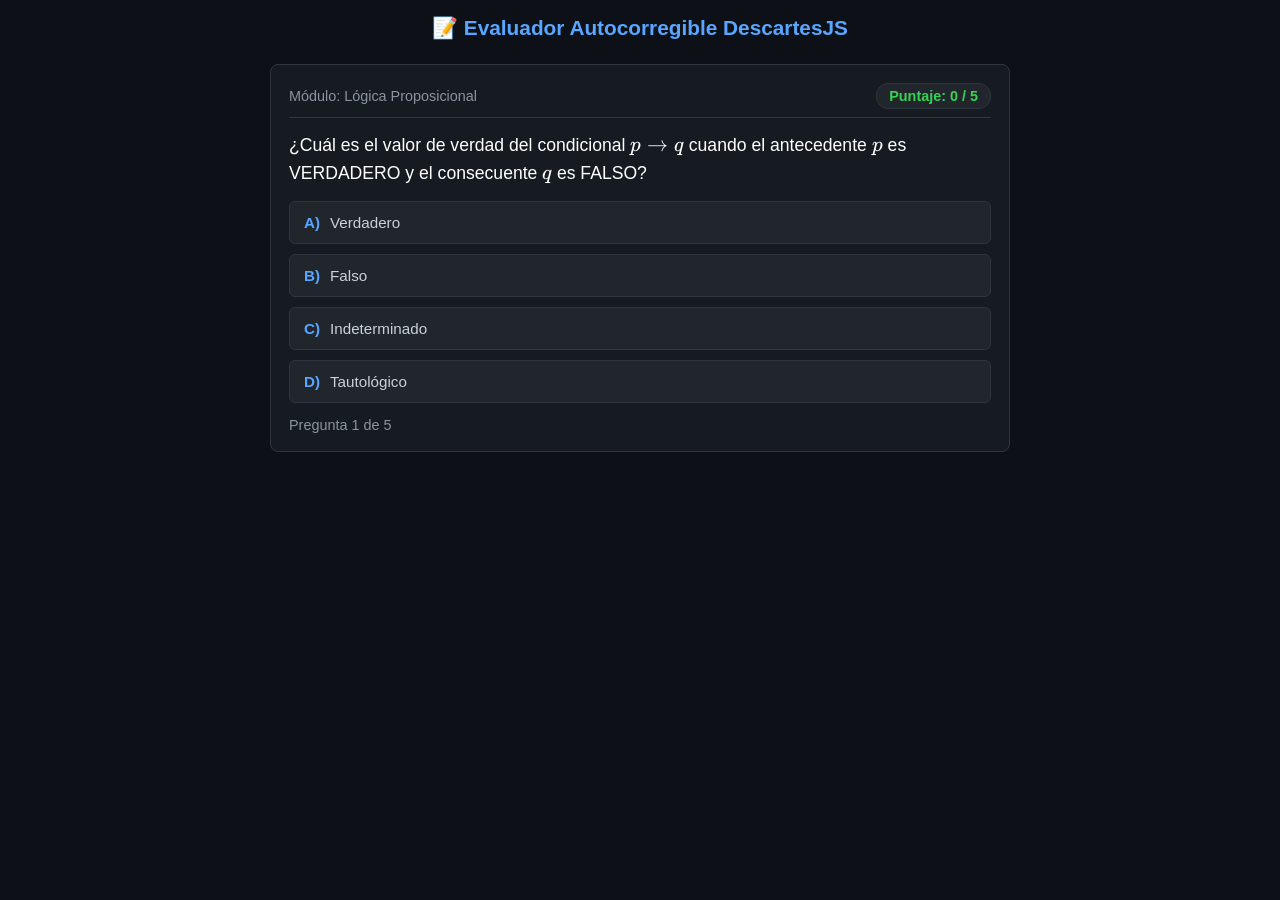
==== interactivos/evaluador_descartes.html @ 15086369 "feat: Libro Digital Interactivo Lógica y Conjuntos (Descartes & NTE-UAN-APK-001)" ====
<!DOCTYPE html>
<html lang="es">
<head>
  <meta charset="UTF-8">
  <meta name="viewport" content="width=device-width, initial-scale=1.0">
  <title>Evaluador Interactivo DescartesJS — Banco CENEVAL/TNM</title>

  <!-- KaTeX -->
  <link rel="stylesheet" href="../extra/katex/katex.min.css">
  <script src="../extra/katex/katex.min.js"></script>
  <script src="../extra/katex/contrib/auto-render.min.js"></script>

  <style>
    :root {
      --bg-color: #0d1117;
      --card-bg: #161b22;
      --border-color: #30363d;
      --accent-blue: #58a6ff;
      --accent-green: #39d353;
      --accent-red: #f85149;
      --accent-purple: #bc8cff;
      --text-color: #c9d1d9;
      --text-bright: #ffffff;
    }

    body {
      font-family: -apple-system, BlinkMacSystemFont, "Segoe UI", Roboto, Helvetica, Arial, sans-serif;
      background-color: var(--bg-color);
      color: var(--text-color);
      margin: 0;
      padding: 16px;
      display: flex;
      flex-direction: column;
      align-items: center;
    }

    h2 {
      color: var(--accent-blue);
      margin-top: 0;
      margin-bottom: 8px;
      font-size: 1.3rem;
      text-align: center;
    }

    .container {
      width: 100%;
      max-width: 740px;
      display: flex;
      flex-direction: column;
      gap: 16px;
    }

    .card {
      background: var(--card-bg);
      border: 1px solid var(--border-color);
      border-radius: 8px;
      padding: 18px;
      display: flex;
      flex-direction: column;
      gap: 14px;
    }

    .question-header {
      display: flex;
      justify-content: space-between;
      align-items: center;
      font-size: 0.9rem;
      color: #8b949e;
      border-bottom: 1px solid var(--border-color);
      padding-bottom: 8px;
    }

    .question-text {
      font-size: 1.1rem;
      color: var(--text-bright);
      line-height: 1.5;
    }

    .options-grid {
      display: flex;
      flex-direction: column;
      gap: 10px;
    }

    .opt-btn {
      background: #21262d;
      color: var(--text-color);
      border: 1px solid var(--border-color);
      border-radius: 6px;
      padding: 12px 14px;
      font-size: 0.95rem;
      text-align: left;
      cursor: pointer;
      transition: all 0.2s ease;
      display: flex;
      align-items: center;
      gap: 10px;
    }

    .opt-btn:hover {
      background: #30363d;
      border-color: var(--accent-blue);
    }

    .opt-btn.correct {
      background: rgba(57, 211, 83, 0.2) !important;
      border-color: var(--accent-green) !important;
      color: var(--accent-green) !important;
    }

    .opt-btn.incorrect {
      background: rgba(248, 81, 73, 0.2) !important;
      border-color: var(--accent-red) !important;
      color: var(--accent-red) !important;
    }

    .explanation-box {
      background: #0d1117;
      border-left: 4px solid var(--accent-purple);
      border-radius: 0 6px 6px 0;
      padding: 12px 14px;
      font-size: 0.95rem;
      line-height: 1.4;
      display: none;
    }

    .controls {
      display: flex;
      justify-content: space-between;
      align-items: center;
    }

    .btn-nav {
      background: var(--accent-blue);
      color: #000;
      border: none;
      border-radius: 6px;
      padding: 8px 16px;
      font-weight: bold;
      cursor: pointer;
    }

    .score-badge {
      background: #21262d;
      border: 1px solid var(--border-color);
      padding: 4px 12px;
      border-radius: 12px;
      font-weight: bold;
      color: var(--accent-green);
    }
  </style>
</head>
<body>

  <div class="container">
    <h2>📝 Evaluador Autocorregible DescartesJS</h2>

    <div class="card" id="quiz-card">
      <div class="question-header">
        <span id="module-tag">Módulo 1 — Lógica Proposicional</span>
        <span class="score-badge" id="score-tag">Puntaje: 0 / 0</span>
      </div>

      <div class="question-text" id="q-text">Cargando reactivo...</div>

      <div class="options-grid" id="options-container"></div>

      <div class="explanation-box" id="exp-box">
        <div style="font-weight:bold; color:var(--accent-purple); margin-bottom:4px;">Explicación Paso a Paso:</div>
        <div id="exp-text"></div>
      </div>

      <div class="controls">
        <div id="q-progress" style="font-size:0.9rem; color:#8b949e;">Pregunta 1 de 5</div>
        <button class="btn-nav" id="btn-next" onclick="nextQuestion()" style="display:none;">Siguiente Reactivo →</button>
      </div>
    </div>
  </div>

  <script>
    const sampleQuestions = [
      {
        modulo: "Lógica Proposicional",
        pregunta: "¿Cuál es el valor de verdad del condicional \\(p \\to q\\) cuando el antecedente \\(p\\) es VERDADERO y el consecuente \\(q\\) es FALSO?",
        opciones: [
          "Verdadero",
          "Falso",
          "Indeterminado",
          "Tautológico"
        ],
        correcta: 1,
        explicacion: "Un condicional \\(p \\to q\\) es FALSO en un único caso: cuando la premisa \\(p\\) es Verdadera y la conclusión \\(q\\) es Falsa."
      },
      {
        modulo: "Teoría de Conjuntos",
        pregunta: "Si el conjunto \\(A = \\{1, 2, 3\\}\\), ¿cuál es el cardinal del conjunto potencia \\(|\\mathcal{P}(A)|\\)?",
        opciones: [
          "\\(3\\)",
          "\\(6\\)",
          "\\(8\\)",
          "\\(9\\)"
        ],
        correcta: 2,
        explicacion: "El cardinal del conjunto potencia de cualquier conjunto finito con \\(n\\) elementos está dado por \\(|\\mathcal{P}(A)| = 2^n\\). Para \\(n=3\\), \\(2^3 = 8\\)."
      },
      {
        modulo: "Teoría de Conjuntos",
        pregunta: "Según la 1ª Ley de De Morgan para teoría de conjuntos, ¿a qué es equivalente el complemento de la unión \\((A \\cup B)'\\)?",
        opciones: [
          "\\(A' \\cup B'\\)",
          "\\(A' \\cap B'\\)",
          "\\(A \\setminus B\\)",
          "\\((A \\cap B)'\\)"
        ],
        correcta: 1,
        explicacion: "La 1ª Ley de De Morgan establece que \\((A \\cup B)' = A' \\cap B'\\). El complemento invierte la unión en intersección."
      },
      {
        modulo: "Métodos de Demostración",
        pregunta: "En una demostración por contraposición de \\(P \\Rightarrow Q\\), ¿cuál es la proposición lógicamente equivalente que se demuestra?",
        opciones: [
          "\\(Q \\Rightarrow P\\)",
          "\\(\\neg P \\Rightarrow \\neg Q\\)",
          "\\(\\neg Q \\Rightarrow \\neg P\\)",
          "\\(P \\land \\neg Q\\)"
        ],
        correcta: 2,
        explicacion: "La contrapositiva de una implicación \\(P \\Rightarrow Q\\) es \\(\\neg Q \\Rightarrow \\neg P\\). Ambas proposiciones poseen exactamente la misma tabla de verdad."
      },
      {
        modulo: "Métodos de Demostración",
        pregunta: "¿Cuáles son los dos pasos fundamentales de una prueba por Inducción Matemática para una propiedad \\(P(n)\\)?",
        opciones: [
          "Paso Base \\(P(1)\\) y Paso Inductivo \\(P(k) \\Rightarrow P(k+1)\\)",
          "Demostración directa y contraejemplo",
          "Suposición de contradicción y reducción al absurdo",
          "Paso Base \\(P(0)\\) y Paso de Clausura \\(P(n) = 0\\)"
        ],
        correcta: 0,
        explicacion: "La Inducción Matemática exige comprobar el caso base (usualmente \\(n=1\\)) y demostrar que la hipótesis inductiva \\(P(k)\\) implica la validez para \\(P(k+1)\\)."
      }
    ];

    let currentQ = 0;
    let score = 0;
    let answered = false;

    function renderQuestion() {
      const q = sampleQuestions[currentQ];
      answered = false;

      document.getElementById('module-tag').innerText = `Módulo: ${q.modulo}`;
      document.getElementById('score-tag').innerText = `Puntaje: ${score} / ${sampleQuestions.length}`;
      document.getElementById('q-text').innerHTML = q.pregunta;
      document.getElementById('q-progress').innerText = `Pregunta ${currentQ + 1} de ${sampleQuestions.length}`;
      document.getElementById('btn-next').style.display = 'none';
      document.getElementById('exp-box').style.display = 'none';

      const container = document.getElementById('options-container');
      container.innerHTML = '';

      q.opciones.forEach((opt, idx) => {
        const btn = document.createElement('button');
        btn.className = 'opt-btn';
        btn.innerHTML = `<span style="font-weight:bold; color:var(--accent-blue);">${String.fromCharCode(65 + idx)})</span> <span>${opt}</span>`;
        btn.onclick = () => selectOption(idx, btn);
        container.appendChild(btn);
      });

      renderMathInElement(document.getElementById('quiz-card'));
    }

    function selectOption(idx, selectedBtn) {
      if (answered) return;
      answered = true;

      const q = sampleQuestions[currentQ];
      const buttons = document.querySelectorAll('.opt-btn');

      if (idx === q.correcta) {
        selectedBtn.classList.add('correct');
        score++;
      } else {
        selectedBtn.classList.add('incorrect');
        buttons[q.correcta].classList.add('correct');
      }

      document.getElementById('score-tag').innerText = `Puntaje: ${score} / ${sampleQuestions.length}`;
      document.getElementById('exp-text').innerHTML = q.explicacion;
      document.getElementById('exp-box').style.display = 'block';
      document.getElementById('btn-next').style.display = 'block';

      renderMathInElement(document.getElementById('exp-box'));
    }

    function nextQuestion() {
      if (currentQ < sampleQuestions.length - 1) {
        currentQ++;
        renderQuestion();
      } else {
        showFinalResults();
      }
    }

    function showFinalResults() {
      const card = document.getElementById('quiz-card');
      const pct = Math.round((score / sampleQuestions.length) * 100);
      card.innerHTML = `
        <div style="text-align:center; padding: 20px;">
          <h3 style="color:var(--accent-green); font-size:1.5rem; margin-bottom:8px;">¡Evaluación Completada! 🎉</h3>
          <p style="font-size:1.2rem; color:var(--text-bright);">Tu puntaje final es: <strong>${score} de ${sampleQuestions.length}</strong> (${pct}%)</p>
          <button class="btn-nav" style="margin-top:16px;" onclick="location.reload()">Reintentar Evaluación</button>
        </div>
      `;
    }

    renderQuestion();
  </script>
</body>
</html>
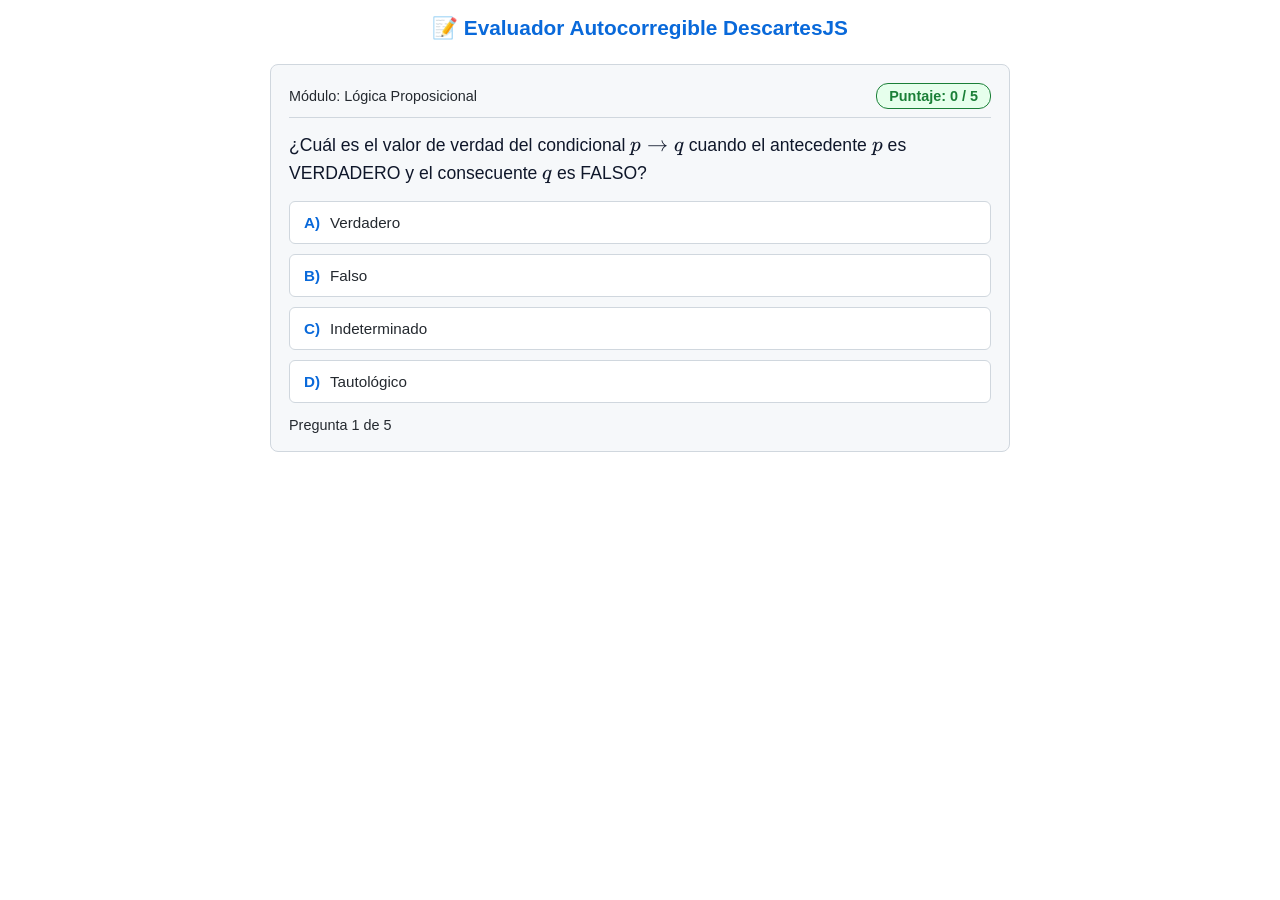
==== commit 6fadc518: "fix: sincronización armónica de tema claro/oscuro entre el libro y los incrustados HTML5" ====
--- a/interactivos/evaluador_descartes.html
+++ b/interactivos/evaluador_descartes.html
@@ -1,5 +1,5 @@
 <!DOCTYPE html>
-<html lang="es">
+<html lang="es" data-theme="light">
 <head>
   <meta charset="UTF-8">
   <meta name="viewport" content="width=device-width, initial-scale=1.0">
@@ -12,6 +12,25 @@
 
   <style>
     :root {
+      /* MODO CLARO (Default) */
+      --bg-color: #ffffff;
+      --card-bg: #f6f8fa;
+      --border-color: #d0d7de;
+      --accent-blue: #0969da;
+      --accent-green: #1a7f37;
+      --accent-red: #cf222e;
+      --accent-purple: #8250df;
+      --text-color: #24292f;
+      --text-bright: #0f172a;
+      --btn-bg: #ffffff;
+      --btn-hover: #eaeef2;
+      --info-bg: #f0f7ff;
+      --score-bg: #e6ffec;
+      --score-border: #1a7f37;
+    }
+
+    :root[data-theme="dark"] {
+      /* MODO OSCURO */
       --bg-color: #0d1117;
       --card-bg: #161b22;
       --border-color: #30363d;
@@ -21,6 +40,11 @@
       --accent-purple: #bc8cff;
       --text-color: #c9d1d9;
       --text-bright: #ffffff;
+      --btn-bg: #21262d;
+      --btn-hover: #30363d;
+      --info-bg: #0d1117;
+      --score-bg: #21262d;
+      --score-border: #30363d;
     }
 
     body {
@@ -32,6 +56,7 @@
       display: flex;
       flex-direction: column;
       align-items: center;
+      transition: background-color 0.3s ease, color 0.3s ease;
     }
 
     h2 {
@@ -65,7 +90,7 @@
       justify-content: space-between;
       align-items: center;
       font-size: 0.9rem;
-      color: #8b949e;
+      color: var(--text-color);
       border-bottom: 1px solid var(--border-color);
       padding-bottom: 8px;
     }
@@ -83,7 +108,7 @@
     }
 
     .opt-btn {
-      background: #21262d;
+      background: var(--btn-bg);
       color: var(--text-color);
       border: 1px solid var(--border-color);
       border-radius: 6px;
@@ -98,7 +123,7 @@
     }
 
     .opt-btn:hover {
-      background: #30363d;
+      background: var(--btn-hover);
       border-color: var(--accent-blue);
     }
 
@@ -115,13 +140,15 @@
     }
 
     .explanation-box {
-      background: #0d1117;
+      background: var(--info-bg);
       border-left: 4px solid var(--accent-purple);
       border-radius: 0 6px 6px 0;
       padding: 12px 14px;
       font-size: 0.95rem;
       line-height: 1.4;
       display: none;
+      border: 1px solid var(--border-color);
+      border-left-width: 4px;
     }
 
     .controls {
@@ -132,7 +159,7 @@
 
     .btn-nav {
       background: var(--accent-blue);
-      color: #000;
+      color: #ffffff;
       border: none;
       border-radius: 6px;
       padding: 8px 16px;
@@ -141,8 +168,8 @@
     }
 
     .score-badge {
-      background: #21262d;
-      border: 1px solid var(--border-color);
+      background: var(--score-bg);
+      border: 1px solid var(--score-border);
       padding: 4px 12px;
       border-radius: 12px;
       font-weight: bold;
@@ -171,13 +198,26 @@
       </div>
 
       <div class="controls">
-        <div id="q-progress" style="font-size:0.9rem; color:#8b949e;">Pregunta 1 de 5</div>
+        <div id="q-progress" style="font-size:0.9rem; color:var(--text-color);">Pregunta 1 de 5</div>
         <button class="btn-nav" id="btn-next" onclick="nextQuestion()" style="display:none;">Siguiente Reactivo →</button>
       </div>
     </div>
   </div>
 
   <script>
+    // Manejador de temas
+    window.addEventListener('message', (event) => {
+      if (event.data && event.data.type === 'THEME_CHANGE') {
+        document.documentElement.setAttribute('data-theme', event.data.theme);
+      }
+    });
+    try {
+      if (window.parent && window.parent.document && window.parent.document.documentElement) {
+        const pTheme = window.parent.document.documentElement.getAttribute('data-theme') || 'light';
+        document.documentElement.setAttribute('data-theme', pTheme);
+      }
+    } catch(e) {}
+
     const sampleQuestions = [
       {
         modulo: "Lógica Proposicional",
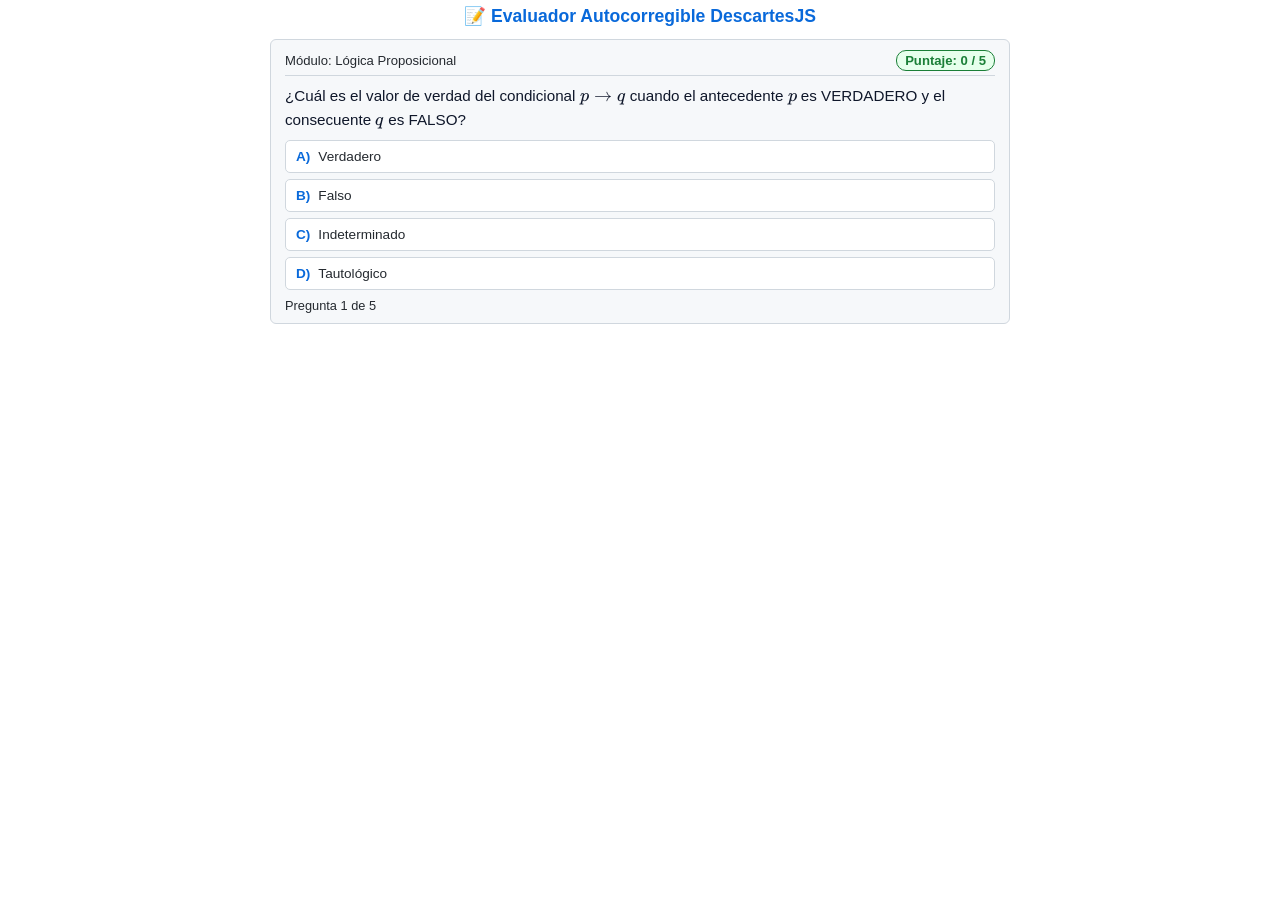
==== commit 919bde8c: "fix: optimización de dimensiones verticales para encajar escenas interactivas sin scrollbar" ====
--- a/interactivos/evaluador_descartes.html
+++ b/interactivos/evaluador_descartes.html
@@ -52,18 +52,20 @@
       background-color: var(--bg-color);
       color: var(--text-color);
       margin: 0;
-      padding: 16px;
+      padding: 6px 10px;
       display: flex;
       flex-direction: column;
       align-items: center;
+      box-sizing: border-box;
+      overflow-x: hidden;
       transition: background-color 0.3s ease, color 0.3s ease;
     }
 
     h2 {
       color: var(--accent-blue);
       margin-top: 0;
-      margin-bottom: 8px;
-      font-size: 1.3rem;
+      margin-bottom: 4px;
+      font-size: 1.1rem;
       text-align: center;
     }
 
@@ -72,54 +74,54 @@
       max-width: 740px;
       display: flex;
       flex-direction: column;
-      gap: 16px;
+      gap: 8px;
     }
 
     .card {
       background: var(--card-bg);
       border: 1px solid var(--border-color);
-      border-radius: 8px;
-      padding: 18px;
+      border-radius: 6px;
+      padding: 10px 14px;
       display: flex;
       flex-direction: column;
-      gap: 14px;
+      gap: 8px;
     }
 
     .question-header {
       display: flex;
       justify-content: space-between;
       align-items: center;
-      font-size: 0.9rem;
+      font-size: 0.82rem;
       color: var(--text-color);
       border-bottom: 1px solid var(--border-color);
-      padding-bottom: 8px;
+      padding-bottom: 4px;
     }
 
     .question-text {
-      font-size: 1.1rem;
+      font-size: 0.95rem;
       color: var(--text-bright);
-      line-height: 1.5;
+      line-height: 1.4;
     }
 
     .options-grid {
       display: flex;
       flex-direction: column;
-      gap: 10px;
+      gap: 6px;
     }
 
     .opt-btn {
       background: var(--btn-bg);
       color: var(--text-color);
       border: 1px solid var(--border-color);
-      border-radius: 6px;
-      padding: 12px 14px;
-      font-size: 0.95rem;
+      border-radius: 5px;
+      padding: 8px 10px;
+      font-size: 0.85rem;
       text-align: left;
       cursor: pointer;
       transition: all 0.2s ease;
       display: flex;
       align-items: center;
-      gap: 10px;
+      gap: 8px;
     }
 
     .opt-btn:hover {
@@ -142,10 +144,10 @@
     .explanation-box {
       background: var(--info-bg);
       border-left: 4px solid var(--accent-purple);
-      border-radius: 0 6px 6px 0;
-      padding: 12px 14px;
-      font-size: 0.95rem;
-      line-height: 1.4;
+      border-radius: 0 4px 4px 0;
+      padding: 8px 10px;
+      font-size: 0.85rem;
+      line-height: 1.3;
       display: none;
       border: 1px solid var(--border-color);
       border-left-width: 4px;
@@ -161,17 +163,18 @@
       background: var(--accent-blue);
       color: #ffffff;
       border: none;
-      border-radius: 6px;
-      padding: 8px 16px;
+      border-radius: 4px;
+      padding: 6px 12px;
       font-weight: bold;
+      font-size: 0.85rem;
       cursor: pointer;
     }
 
     .score-badge {
       background: var(--score-bg);
       border: 1px solid var(--score-border);
-      padding: 4px 12px;
-      border-radius: 12px;
+      padding: 2px 8px;
+      border-radius: 10px;
       font-weight: bold;
       color: var(--accent-green);
     }
@@ -193,12 +196,12 @@
       <div class="options-grid" id="options-container"></div>
 
       <div class="explanation-box" id="exp-box">
-        <div style="font-weight:bold; color:var(--accent-purple); margin-bottom:4px;">Explicación Paso a Paso:</div>
+        <div style="font-weight:bold; color:var(--accent-purple); margin-bottom:2px; font-size:0.85rem;">Explicación Paso a Paso:</div>
         <div id="exp-text"></div>
       </div>
 
       <div class="controls">
-        <div id="q-progress" style="font-size:0.9rem; color:var(--text-color);">Pregunta 1 de 5</div>
+        <div id="q-progress" style="font-size:0.8rem; color:var(--text-color);">Pregunta 1 de 5</div>
         <button class="btn-nav" id="btn-next" onclick="nextQuestion()" style="display:none;">Siguiente Reactivo →</button>
       </div>
     </div>
@@ -212,9 +215,9 @@
       }
     });
     try {
-      if (window.parent && window.parent.document && window.parent.document.documentElement) {
-        const pTheme = window.parent.document.documentElement.getAttribute('data-theme') || 'light';
-        document.documentElement.setAttribute('data-theme', pTheme);
+      if (window.parent && window.parent.document) {
+        const isDark = window.parent.document.body.classList.contains('dark') || window.parent.document.documentElement.getAttribute('data-theme') === 'dark';
+        document.documentElement.setAttribute('data-theme', isDark ? 'dark' : 'light');
       }
     } catch(e) {}
 
@@ -346,10 +349,10 @@
       const card = document.getElementById('quiz-card');
       const pct = Math.round((score / sampleQuestions.length) * 100);
       card.innerHTML = `
-        <div style="text-align:center; padding: 20px;">
-          <h3 style="color:var(--accent-green); font-size:1.5rem; margin-bottom:8px;">¡Evaluación Completada! 🎉</h3>
-          <p style="font-size:1.2rem; color:var(--text-bright);">Tu puntaje final es: <strong>${score} de ${sampleQuestions.length}</strong> (${pct}%)</p>
-          <button class="btn-nav" style="margin-top:16px;" onclick="location.reload()">Reintentar Evaluación</button>
+        <div style="text-align:center; padding: 15px;">
+          <h3 style="color:var(--accent-green); font-size:1.3rem; margin-bottom:6px;">¡Evaluación Completada! 🎉</h3>
+          <p style="font-size:1rem; color:var(--text-bright);">Tu puntaje final es: <strong>${score} de ${sampleQuestions.length}</strong> (${pct}%)</p>
+          <button class="btn-nav" style="margin-top:10px;" onclick="location.reload()">Reintentar Evaluación</button>
         </div>
       `;
     }
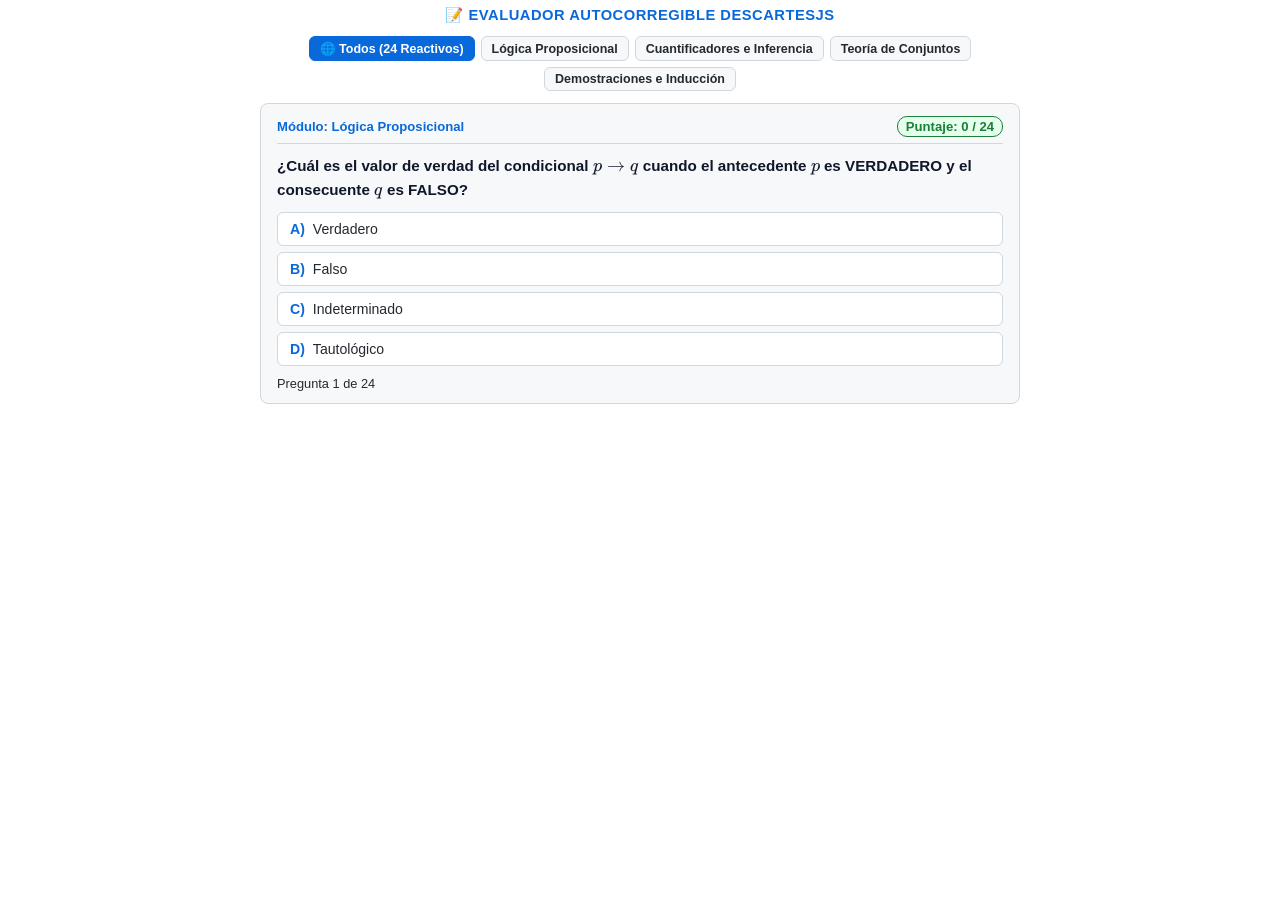
==== commit 8c4b5b07: "feat: actualizar libro interactivo Descartes con simulador de demostraciones, motor Venn de 19 opera" ====
--- a/interactivos/evaluador_descartes.html
+++ b/interactivos/evaluador_descartes.html
@@ -3,7 +3,7 @@
 <head>
   <meta charset="UTF-8">
   <meta name="viewport" content="width=device-width, initial-scale=1.0">
-  <title>Evaluador Interactivo DescartesJS — Banco CENEVAL/TNM</title>
+  <title>Evaluador Autocorregible DescartesJS — Lógica y Conjuntos</title>
 
   <!-- KaTeX -->
   <link rel="stylesheet" href="../extra/katex/katex.min.css">
@@ -65,26 +65,55 @@
       color: var(--accent-blue);
       margin-top: 0;
       margin-bottom: 4px;
-      font-size: 1.1rem;
+      font-size: 0.92rem;
       text-align: center;
+      text-transform: uppercase;
+      letter-spacing: 0.5px;
     }
 
     .container {
       width: 100%;
-      max-width: 740px;
+      max-width: 760px;
       display: flex;
       flex-direction: column;
       gap: 8px;
     }
 
+    .filter-bar {
+      display: flex;
+      gap: 6px;
+      overflow-x: auto;
+      padding-bottom: 4px;
+      justify-content: center;
+      flex-wrap: wrap;
+    }
+
+    .btn-filter {
+      background: var(--card-bg);
+      border: 1px solid var(--border-color);
+      color: var(--text-color);
+      border-radius: 6px;
+      padding: 4px 10px;
+      font-size: 0.78rem;
+      font-weight: 600;
+      cursor: pointer;
+      transition: all 0.2s ease;
+    }
+
+    .btn-filter.active {
+      background: var(--accent-blue);
+      color: #ffffff;
+      border-color: var(--accent-blue);
+    }
+
     .card {
       background: var(--card-bg);
       border: 1px solid var(--border-color);
-      border-radius: 6px;
-      padding: 10px 14px;
+      border-radius: 8px;
+      padding: 12px 16px;
       display: flex;
       flex-direction: column;
-      gap: 8px;
+      gap: 10px;
     }
 
     .question-header {
@@ -94,30 +123,31 @@
       font-size: 0.82rem;
       color: var(--text-color);
       border-bottom: 1px solid var(--border-color);
-      padding-bottom: 4px;
+      padding-bottom: 6px;
     }
 
     .question-text {
       font-size: 0.95rem;
+      font-weight: 600;
       color: var(--text-bright);
-      line-height: 1.4;
+      line-height: 1.45;
     }
 
     .options-grid {
-      display: flex;
-      flex-direction: column;
+      display: grid;
+      grid-template-columns: 1fr;
       gap: 6px;
     }
 
     .opt-btn {
       background: var(--btn-bg);
+      border: 1px solid var(--border-color);
+      border-radius: 6px;
+      padding: 8px 12px;
       color: var(--text-color);
-      border: 1px solid var(--border-color);
-      border-radius: 5px;
-      padding: 8px 10px;
-      font-size: 0.85rem;
+      font-size: 0.88rem;
+      cursor: pointer;
       text-align: left;
-      cursor: pointer;
       transition: all 0.2s ease;
       display: flex;
       align-items: center;
@@ -130,13 +160,14 @@
     }
 
     .opt-btn.correct {
-      background: rgba(57, 211, 83, 0.2) !important;
+      background: rgba(26, 127, 55, 0.15) !important;
       border-color: var(--accent-green) !important;
       color: var(--accent-green) !important;
+      font-weight: bold;
     }
 
     .opt-btn.incorrect {
-      background: rgba(248, 81, 73, 0.2) !important;
+      background: rgba(207, 34, 46, 0.15) !important;
       border-color: var(--accent-red) !important;
       color: var(--accent-red) !important;
     }
@@ -144,10 +175,10 @@
     .explanation-box {
       background: var(--info-bg);
       border-left: 4px solid var(--accent-purple);
-      border-radius: 0 4px 4px 0;
-      padding: 8px 10px;
-      font-size: 0.85rem;
-      line-height: 1.3;
+      border-radius: 6px;
+      padding: 8px 12px;
+      font-size: 0.82rem;
+      line-height: 1.35;
       display: none;
       border: 1px solid var(--border-color);
       border-left-width: 4px;
@@ -163,8 +194,8 @@
       background: var(--accent-blue);
       color: #ffffff;
       border: none;
-      border-radius: 4px;
-      padding: 6px 12px;
+      border-radius: 6px;
+      padding: 6px 14px;
       font-weight: bold;
       font-size: 0.85rem;
       cursor: pointer;
@@ -185,9 +216,11 @@
   <div class="container">
     <h2>📝 Evaluador Autocorregible DescartesJS</h2>
 
+    <div class="filter-bar" id="filter-container"></div>
+
     <div class="card" id="quiz-card">
       <div class="question-header">
-        <span id="module-tag">Módulo 1 — Lógica Proposicional</span>
+        <span id="module-tag" style="font-weight: bold; color: var(--accent-blue);">Módulo 1 — Lógica Proposicional</span>
         <span class="score-badge" id="score-tag">Puntaje: 0 / 0</span>
       </div>
 
@@ -196,12 +229,12 @@
       <div class="options-grid" id="options-container"></div>
 
       <div class="explanation-box" id="exp-box">
-        <div style="font-weight:bold; color:var(--accent-purple); margin-bottom:2px; font-size:0.85rem;">Explicación Paso a Paso:</div>
+        <div style="font-weight:bold; color:var(--accent-purple); margin-bottom:2px; font-size:0.85rem;">Explicación y Justificación Lógica:</div>
         <div id="exp-text"></div>
       </div>
 
       <div class="controls">
-        <div id="q-progress" style="font-size:0.8rem; color:var(--text-color);">Pregunta 1 de 5</div>
+        <div id="q-progress" style="font-size:0.8rem; color:var(--text-color);">Pregunta 1 de 24</div>
         <button class="btn-nav" id="btn-next" onclick="nextQuestion()" style="display:none;">Siguiente Reactivo →</button>
       </div>
     </div>
@@ -221,7 +254,9 @@
       }
     } catch(e) {}
 
-    const sampleQuestions = [
+    // ── BANCO EXTENDIDO DE 24 PREGUNTAS (6 POR MÓDULO) ───────────────────
+    const ALL_QUESTIONS = [
+      // MÓDULO 1: LÓGICA PROPOSICIONAL Y TABLAS DE VERDAD
       {
         modulo: "Lógica Proposicional",
         pregunta: "¿Cuál es el valor de verdad del condicional \\(p \\to q\\) cuando el antecedente \\(p\\) es VERDADERO y el consecuente \\(q\\) es FALSO?",
@@ -232,35 +267,221 @@
           "Tautológico"
         ],
         correcta: 1,
-        explicacion: "Un condicional \\(p \\to q\\) es FALSO en un único caso: cuando la premisa \\(p\\) es Verdadera y la conclusión \\(q\\) es Falsa."
-      },
+        explicacion: "Un condicional \\(p \\to q\\) es FALSO en un único caso: cuando la premisa \\(p\\) es Verdadera y la conclusión \\(q\\) es Falsa. En cualquier otro caso es Verdadero."
+      },
+      {
+        modulo: "Lógica Proposicional",
+        pregunta: "Una proposición molecular cuya tabla de verdad resulta ser VERDADERA en todas y cada una de sus filas se clasifica formalmente como:",
+        opciones: [
+          "Contingencia",
+          "Contradicción",
+          "Tautología",
+          "Falacia formal"
+        ],
+        correcta: 2,
+        explicacion: "Por definición de la semántica proposicional, una fórmula que es siempre verdadera bajo cualquier asignación de verdad de sus variables atómicas es una Tautología (ejemplo: \\(p \\lor \\neg p\\))."
+      },
+      {
+        modulo: "Lógica Proposicional",
+        pregunta: "¿Cuál de las siguientes expresiones es lógicamente equivalente a la negación de la conjunción \\(\\neg(p \\land q)\\)?",
+        opciones: [
+          "\\(\\neg p \\land \\neg q\\)",
+          "\\(\\neg p \\lor \\neg q\\)",
+          "\\(p \\lor q\\)",
+          "\\(p \\to \\neg q\\)"
+        ],
+        correcta: 1,
+        explicacion: "Por la 1ª Ley de De Morgan para la lógica proposicional, la negación de una conjunción equivale a la disyunción de las negaciones: \\(\\neg(p \\land q) \\equiv \\neg p \\lor \\neg q\\)."
+      },
+      {
+        modulo: "Lógica Proposicional",
+        pregunta: "El condicional \\(p \\to q\\) es lógicamente equivalente a su forma disyuntiva:",
+        opciones: [
+          "\\(\\neg p \\lor q\\)",
+          "\\(p \\land \\neg q\\)",
+          "\\(\\neg p \\land q\\)",
+          "\\(q \\to p\\)"
+        ],
+        correcta: 0,
+        explicacion: "Por definición del condicional material en lógica clásica, \\(p \\to q \\equiv \\neg p \\lor q\\). Ambas expresiones comparten exactamente la misma columna en su tabla de verdad."
+      },
+      {
+        modulo: "Lógica Proposicional",
+        pregunta: "Para una tabla de verdad con 4 variables proposicionales independientes (\\(p, q, r, s\\)), ¿cuántas filas de combinaciones de verdad se deben generar?",
+        opciones: [
+          "\\(8\\)",
+          "\\(12\\)",
+          "\\(16\\)",
+          "\\(24\\)"
+        ],
+        correcta: 2,
+        explicacion: "El número de asignaciones de verdad para \\(n\\) variables binarias independientes es \\(2^n\\). Para \\(n=4\\), \\(2^4 = 16\\) filas."
+      },
+      {
+        modulo: "Lógica Proposicional",
+        pregunta: "¿Cuál es la proposición recíproca (conversa) de la implicación \\(p \\to q\\)?",
+        opciones: [
+          "\\(\\neg p \\to \\neg q\\)",
+          "\\(q \\to p\\)",
+          "\\(\\neg q \\to \\neg p\\)",
+          "\\(\\neg(p \\to q)\\)"
+        ],
+        correcta: 1,
+        explicacion: "Dada la implicación directa \\(p \\to q\\), su recíproca es \\(q \\to p\\), su inversa es \\(\\neg p \\to \\neg q\\), y su contrapositiva es \\(\\neg q \\to \\neg p\\)."
+      },
+
+      // MÓDULO 2: CUANTIFICADORES Y MÉTODOS DE INFERENCIA
+      {
+        modulo: "Cuantificadores e Inferencia",
+        pregunta: "¿Cuál es la negación lógica formal de la proposición cuantificada universalmente \\((\\forall x \\in A) p(x)\\)?",
+        opciones: [
+          "\\((\\forall x \\in A) \\neg p(x)\\)",
+          "\\((\\exists x \\in A) \\neg p(x)\\)",
+          "\\((\\exists x \\notin A) p(x)\\)",
+          "\\(\\neg(\\exists x \\in A) p(x)\\)"
+        ],
+        correcta: 1,
+        explicacion: "Para negar que 'todos los elementos cumplen \\(p\\)', basta con asegurar que 'existe al menos un elemento que NO cumple \\(p\\)': \\(\\neg(\\forall x \\in A) p(x) \\equiv (\\exists x \\in A) \\neg p(x)\\)."
+      },
+      {
+        modulo: "Cuantificadores e Inferencia",
+        pregunta: "La regla de inferencia 'Modus Ponendo Ponens' (m.p.p.) establece que a partir de las premisas \\(p \\to q\\) y \\(p\\), se concluye válidamente:",
+        opciones: [
+          "\\(\\neg p\\)",
+          "\\(q\\)",
+          "\\(\\neg q\\)",
+          "\\(p \\land q\\)"
+        ],
+        correcta: 1,
+        explicacion: "El Modus Ponens afirma el antecedente para deducir el consecuente: de \\(p \\to q\\) y \\(p\\), se obtiene legítimamente \\(q\\)."
+      },
+      {
+        modulo: "Cuantificadores e Inferencia",
+        pregunta: "La regla de inferencia 'Modus Tollendo Tollens' (m.t.t.) establece que de \\(p \\to q\\) y \\(\\neg q\\), se concluye:",
+        opciones: [
+          "\\(p\\)",
+          "\\(\\neg p\\)",
+          "\\(q\\)",
+          "\\(\\neg(p \\land q)\\)"
+        ],
+        correcta: 1,
+        explicacion: "El Modus Tollens niega el consecuente para negar el antecedente: de \\(p \\to q\\) y \\(\\neg q\\), se deriva \\(\\neg p\\)."
+      },
+      {
+        modulo: "Cuantificadores e Inferencia",
+        pregunta: "¿Qué significa el cuantificador de existencia única \\((\\exists! x \\in A) p(x)\\)?",
+        opciones: [
+          "Que no existe ningún elemento que cumpla \\(p(x)\\).",
+          "Que al menos dos elementos cumplen \\(p(x)\\).",
+          "Que existe exactamente un único elemento en \\(A\\) que cumple \\(p(x)\\).",
+          "Que todos los elementos de \\(A\\) cumplen \\(p(x)\\)."
+        ],
+        correcta: 2,
+        explicacion: "El cuantificador \\(\\exists!\\) representa unicidad: garantiza la existencia de un testigo y la imposibilidad de que haya dos o más elementos distintos que satisfagan la propiedad."
+      },
+      {
+        modulo: "Cuantificadores e Inferencia",
+        pregunta: "La regla 'Modus Tollendo Ponens' (m.t.p.) establece que a partir de \\(p \\lor q\\) y \\(\\neg p\\), se concluye:",
+        opciones: [
+          "\\(q\\)",
+          "\\(\\neg q\\)",
+          "\\(p\\)",
+          "\\(p \\to q\\)"
+        ],
+        correcta: 0,
+        explicacion: "El silogismo disyuntivo (m.t.p.) niega una de las alternativas de una disyunción para afirmar necesariamente la otra: de \\(p \\lor q\\) y \\(\\neg p\\), se concluye \\(q\\)."
+      },
+      {
+        modulo: "Cuantificadores e Inferencia",
+        pregunta: "¿Cuál es el valor de verdad de \\((\\forall x \\in \\mathbb{R})(x^2 \\ge 0)\\)?",
+        opciones: [
+          "Verdadero",
+          "Falso, porque \\(0^2 = 0\\)",
+          "Falso para números negativos",
+          "Indeterminado"
+        ],
+        correcta: 0,
+        explicacion: "En el cuerpo ordenado de los números reales \\(\\mathbb{R}\\), el cuadrado de cualquier número real es mayor o igual a cero (no negativo), por lo que la afirmación universal es estrictamente Verdadera."
+      },
+
+      // MÓDULO 3: TEORÍA DE CONJUNTOS Y ÁLGEBRA BOOLEANA
       {
         modulo: "Teoría de Conjuntos",
-        pregunta: "Si el conjunto \\(A = \\{1, 2, 3\\}\\), ¿cuál es el cardinal del conjunto potencia \\(|\\mathcal{P}(A)|\\)?",
-        opciones: [
-          "\\(3\\)",
-          "\\(6\\)",
+        pregunta: "Si el conjunto \\(A = \\{1, 2, 3, 4\\}\\), ¿cuál es el cardinal del conjunto potencia \\(|\\mathcal{P}(A)|\\)?",
+        opciones: [
           "\\(8\\)",
-          "\\(9\\)"
+          "\\(12\\)",
+          "\\(16\\)",
+          "\\(24\\)"
         ],
         correcta: 2,
-        explicacion: "El cardinal del conjunto potencia de cualquier conjunto finito con \\(n\\) elementos está dado por \\(|\\mathcal{P}(A)| = 2^n\\). Para \\(n=3\\), \\(2^3 = 8\\)."
+        explicacion: "El cardinal del conjunto de partes (conjunto potencia) de un conjunto con \\(n\\) elementos es \\(2^n\\). Para \\(n=4\\), \\(2^4 = 16\\) subconjuntos."
       },
       {
         modulo: "Teoría de Conjuntos",
-        pregunta: "Según la 1ª Ley de De Morgan para teoría de conjuntos, ¿a qué es equivalente el complemento de la unión \\((A \\cup B)'\\)?",
-        opciones: [
-          "\\(A' \\cup B'\\)",
-          "\\(A' \\cap B'\\)",
+        pregunta: "La diferencia simétrica entre dos conjuntos \\(A \\Delta B\\) se define formalmente como:",
+        opciones: [
+          "\\((A \\setminus B) \\cap (B \\setminus A)\\)",
+          "\\((A \\setminus B) \\cup (B \\setminus A) = (A \\cup B) \\setminus (A \\cap B)\\)",
+          "\\(A \\cap B^c\\)",
+          "\\(A^c \\cup B^c\\)"
+        ],
+        correcta: 1,
+        explicacion: "La diferencia simétrica reúne los elementos que pertenecen a \\(A\\) o a \\(B\\) pero que NO están en la intersección simultánea de ambos."
+      },
+      {
+        modulo: "Teoría de Conjuntos",
+        pregunta: "Según la 1ª Ley de De Morgan para teoría de conjuntos, ¿a qué es equivalente el complemento de la unión \\((A \\cup B)^c\\)?",
+        opciones: [
+          "\\(A^c \\cup B^c\\)",
+          "\\(A^c \\cap B^c\\)",
           "\\(A \\setminus B\\)",
-          "\\((A \\cap B)'\\)"
-        ],
-        correcta: 1,
-        explicacion: "La 1ª Ley de De Morgan establece que \\((A \\cup B)' = A' \\cap B'\\). El complemento invierte la unión en intersección."
-      },
-      {
-        modulo: "Métodos de Demostración",
-        pregunta: "En una demostración por contraposición de \\(P \\Rightarrow Q\\), ¿cuál es la proposición lógicamente equivalente que se demuestra?",
+          "\\((A \\cap B)^c\\)"
+        ],
+        correcta: 1,
+        explicacion: "La 1ª Ley de De Morgan establece que \\((A \\cup B)^c = A^c \\cap B^c\\). El complemento exterior transforma la unión en intersección de complementos."
+      },
+      {
+        modulo: "Teoría de Conjuntos",
+        pregunta: "Si \\(A \\subseteq B\\), ¿cuál de las siguientes igualdades conjuntistas es SIEMPRE verdadera?",
+        opciones: [
+          "\\(A \\cup B = A\\)",
+          "\\(A \\cap B = A\\)",
+          "\\(A \\setminus B = B\\)",
+          "\\(B \\subseteq A\\)"
+        ],
+        correcta: 1,
+        explicacion: "Si todos los elementos de \\(A\\) están contenidos en \\(B\\), entonces la intersección \\(A \\cap B\\) es idéntica a \\(A\\), y la unión \\(A \\cup B\\) es idéntica a \\(B\\)."
+      },
+      {
+        modulo: "Teoría de Conjuntos",
+        pregunta: "Para tres conjuntos cualesquiera \\(A, B, C\\), la ley distributiva de la intersección respecto a la unión establece:",
+        opciones: [
+          "\\(A \\cap (B \\cup C) = (A \\cap B) \\cup (A \\cap C)\\)",
+          "\\(A \\cup (B \\cap C) = (A \\cup B) \\cap C\\)",
+          "\\(A \\cap (B \\cup C) = (A \\cup B) \\cap (A \\cup C)\\)",
+          "\\(A \\setminus (B \\cap C) = (A \\setminus B) \\cap C\\)"
+        ],
+        correcta: 0,
+        explicacion: "La intersección se distribuye sobre la unión de la misma forma que la multiplicación sobre la suma: \\(A \\cap (B \\cup C) = (A \\cap B) \\cup (A \\cap C)\\)."
+      },
+      {
+        modulo: "Teoría de Conjuntos",
+        pregunta: "El conjunto vacío \\(\\emptyset\\) satisface que para cualquier conjunto \\(A\\):",
+        opciones: [
+          "\\(\\emptyset \\in A\\) siempre",
+          "\\(\\emptyset \\subseteq A\\) siempre",
+          "\\(\\emptyset \\cup A = \\emptyset\\)",
+          "\\(|\\emptyset| = 1\\)"
+        ],
+        correcta: 1,
+        explicacion: "Por vacuidad lógica, \\(\\emptyset\\) es subconjunto de todo conjunto \\(A\\) (pues la condición 'todo elemento de \\(\\emptyset\\) está en \\(A\\)' es una verdad vacua)."
+      },
+
+      // MÓDULO 4: MÉTODOS DE DEMOSTRACIÓN E INDUCCIÓN
+      {
+        modulo: "Demostraciones e Inducción",
+        pregunta: "En una demostración por contraposición de \\(P \\Rightarrow Q\\), ¿cuál es la proposición equivalente que se debe demostrar?",
         opciones: [
           "\\(Q \\Rightarrow P\\)",
           "\\(\\neg P \\Rightarrow \\neg Q\\)",
@@ -268,34 +489,108 @@
           "\\(P \\land \\neg Q\\)"
         ],
         correcta: 2,
-        explicacion: "La contrapositiva de una implicación \\(P \\Rightarrow Q\\) es \\(\\neg Q \\Rightarrow \\neg P\\). Ambas proposiciones poseen exactamente la misma tabla de verdad."
-      },
-      {
-        modulo: "Métodos de Demostración",
-        pregunta: "¿Cuáles son los dos pasos fundamentales de una prueba por Inducción Matemática para una propiedad \\(P(n)\\)?",
+        explicacion: "La contrapositiva de una implicación \\(P \\Rightarrow Q\\) es \\(\\neg Q \\Rightarrow \\neg P\\). Ambas tienen idéntica tabla de verdad y son lógicamente indistinguibles."
+      },
+      {
+        modulo: "Demostraciones e Inducción",
+        pregunta: "En una demostración por reducción al absurdo (contradicción) para probar una tesis \\(T\\), se asume inicialmente:",
+        opciones: [
+          "Que \\(T\\) es verdadera.",
+          "Que \\(\\neg T\\) es verdadera (negar la tesis) y se deduce una contradicción lógica.",
+          "Que las premisas son falsas.",
+          "Un contraejemplo numérico."
+        ],
+        correcta: 1,
+        explicacion: "La prueba por reducción al absurdo asume la falsedad de la tesis (\\(\\neg T\\)) junto con los axiomas/hipótesis, demostrando que esto conduce inevitablemente a una contradicción \\(\\bot\\) (ejemplo \\(p \\land \\neg p\\))."
+      },
+      {
+        modulo: "Demostraciones e Inducción",
+        pregunta: "¿Cuáles son los dos pasos obligatorios en una prueba por Inducción Matemática sobre \\(\\mathbb{N}\\)?",
         opciones: [
           "Paso Base \\(P(1)\\) y Paso Inductivo \\(P(k) \\Rightarrow P(k+1)\\)",
-          "Demostración directa y contraejemplo",
-          "Suposición de contradicción y reducción al absurdo",
-          "Paso Base \\(P(0)\\) y Paso de Clausura \\(P(n) = 0\\)"
+          "Paso Directo y Contrapositivo",
+          "Evaluación de 10 casos y extrapolación",
+          "Paso Base \\(P(0)\\) y Paso Infinito"
         ],
         correcta: 0,
-        explicacion: "La Inducción Matemática exige comprobar el caso base (usualmente \\(n=1\\)) y demostrar que la hipótesis inductiva \\(P(k)\\) implica la validez para \\(P(k+1)\\)."
+        explicacion: "La Inducción Matemática exige: (1) Demostrar el Paso Base \\(P(1)\\), y (2) Demostrar el Paso Inductivo, mostrando que bajo la hipótesis de que \\(P(k)\\) es cierta, se deduce necesariamente \\(P(k+1)\\)."
+      },
+      {
+        modulo: "Demostraciones e Inducción",
+        pregunta: "¿Cuál es el valor de la suma de los primeros \\(n\\) números enteros positivos \\(\\sum_{i=1}^n i = 1 + 2 + \\dots + n\\)?",
+        opciones: [
+          "\\(n^2\\)",
+          "\\(\\frac{n(n+1)}{2}\\)",
+          "\\(\\frac{n(n-1)}{2}\\)",
+          "\\(2^n - 1\\)"
+        ],
+        correcta: 1,
+        explicacion: "Por la fórmula demostrada por Gauss e inducción matemática: \\(\\sum_{i=1}^n i = \\frac{n(n+1)}{2}\\)."
+      },
+      {
+        modulo: "Demostraciones e Inducción",
+        pregunta: "Para refutar una proposición universal \\((\\forall x \\in A) p(x)\\), ¿qué es estrictamente suficiente presentar?",
+        opciones: [
+          "Una demostración por contradicción formal.",
+          "Un único contraejemplo \\(x_0 \\in A\\) tal que \\(p(x_0)\\) sea falsa.",
+          "La tabla de verdad completa del predicado.",
+          "La demostración del recíproco."
+        ],
+        correcta: 1,
+        explicacion: "Un cuantificador universal afirma que la propiedad se cumple para todos y cada uno de los elementos. Por tanto, exhibir un único contraejemplo es suficiente y necesario para refutarlo."
+      },
+      {
+        modulo: "Demostraciones e Inducción",
+        pregunta: "¿Por qué el Teorema Fundamental de la Aritmética permite demostrar por contradicción que \\(\\sqrt{2}\\) es irracional?",
+        opciones: [
+          "Porque el conteo de factores primos 2 en \\(a^2 = 2b^2\\) produce una cantidad par en la izquierda e impar en la derecha (paridad contradictoria).",
+          "Porque 2 es un número negativo.",
+          "Porque la raíz cuadrada no existe para números pares.",
+          "Porque todo número entero es primo."
+        ],
+        correcta: 0,
+        explicacion: "En la factorización única en primos, \\(a^2\\) tiene un número par de factores 2, mientras que \\(2b^2\\) tiene un número impar de factores 2, haciendo imposible la igualdad en los enteros."
       }
     ];
 
+    let currentModulo = "Todos";
+    let activeQuestions = [...ALL_QUESTIONS];
     let currentQ = 0;
     let score = 0;
     let answered = false;
 
+    const modules = ["Todos", "Lógica Proposicional", "Cuantificadores e Inferencia", "Teoría de Conjuntos", "Demostraciones e Inducción"];
+
+    function renderFilters() {
+      const fCont = document.getElementById('filter-container');
+      fCont.innerHTML = '';
+      modules.forEach(m => {
+        const btn = document.createElement('button');
+        btn.className = `btn-filter ${currentModulo === m ? 'active' : ''}`;
+        btn.innerText = m === "Todos" ? "🌐 Todos (24 Reactivos)" : m;
+        btn.onclick = () => {
+          currentModulo = m;
+          activeQuestions = (m === "Todos")
+            ? [...ALL_QUESTIONS].sort(() => 0.5 - Math.random())
+            : ALL_QUESTIONS.filter(q => q.modulo === m);
+          currentQ = 0;
+          score = 0;
+          renderFilters();
+          renderQuestion();
+        };
+        fCont.appendChild(btn);
+      });
+    }
+
     function renderQuestion() {
-      const q = sampleQuestions[currentQ];
+      if (activeQuestions.length === 0) return;
+      const q = activeQuestions[currentQ];
       answered = false;
 
       document.getElementById('module-tag').innerText = `Módulo: ${q.modulo}`;
-      document.getElementById('score-tag').innerText = `Puntaje: ${score} / ${sampleQuestions.length}`;
+      document.getElementById('score-tag').innerText = `Puntaje: ${score} / ${activeQuestions.length}`;
       document.getElementById('q-text').innerHTML = q.pregunta;
-      document.getElementById('q-progress').innerText = `Pregunta ${currentQ + 1} de ${sampleQuestions.length}`;
+      document.getElementById('q-progress').innerText = `Pregunta ${currentQ + 1} de ${activeQuestions.length}`;
       document.getElementById('btn-next').style.display = 'none';
       document.getElementById('exp-box').style.display = 'none';
 
@@ -317,7 +612,7 @@
       if (answered) return;
       answered = true;
 
-      const q = sampleQuestions[currentQ];
+      const q = activeQuestions[currentQ];
       const buttons = document.querySelectorAll('.opt-btn');
 
       if (idx === q.correcta) {
@@ -328,7 +623,7 @@
         buttons[q.correcta].classList.add('correct');
       }
 
-      document.getElementById('score-tag').innerText = `Puntaje: ${score} / ${sampleQuestions.length}`;
+      document.getElementById('score-tag').innerText = `Puntaje: ${score} / ${activeQuestions.length}`;
       document.getElementById('exp-text').innerHTML = q.explicacion;
       document.getElementById('exp-box').style.display = 'block';
       document.getElementById('btn-next').style.display = 'block';
@@ -337,7 +632,7 @@
     }
 
     function nextQuestion() {
-      if (currentQ < sampleQuestions.length - 1) {
+      if (currentQ < activeQuestions.length - 1) {
         currentQ++;
         renderQuestion();
       } else {
@@ -347,16 +642,24 @@
 
     function showFinalResults() {
       const card = document.getElementById('quiz-card');
-      const pct = Math.round((score / sampleQuestions.length) * 100);
+      const pct = Math.round((score / activeQuestions.length) * 100);
       card.innerHTML = `
-        <div style="text-align:center; padding: 15px;">
-          <h3 style="color:var(--accent-green); font-size:1.3rem; margin-bottom:6px;">¡Evaluación Completada! 🎉</h3>
-          <p style="font-size:1rem; color:var(--text-bright);">Tu puntaje final es: <strong>${score} de ${sampleQuestions.length}</strong> (${pct}%)</p>
-          <button class="btn-nav" style="margin-top:10px;" onclick="location.reload()">Reintentar Evaluación</button>
+        <div style="text-align:center; padding: 20px 15px;">
+          <div style="font-size: 2.2rem; margin-bottom: 8px;">🎉</div>
+          <h3 style="color:var(--accent-green); font-size:1.3rem; margin: 0 0 6px;">¡Evaluación Formativa Concluida!</h3>
+          <p style="font-size:1rem; color:var(--text-bright); margin: 6px 0 14px;">
+            Tu calificación final es: <strong>${score} de ${activeQuestions.length} aciertos</strong> (${pct}%)
+          </p>
+          <div style="font-size:0.85rem; color:var(--text-color); margin-bottom: 16px;">
+            ${pct >= 80 ? "🏆 ¡Excelente dominio conceptual de Lógica y Conjuntos!" : pct >= 60 ? "👍 Buen avance. Te recomendamos repasar los temas con errores." : "⚠️ Se recomienda repasar las demostraciones formales y tablas de verdad."}
+          </div>
+          <button class="btn-nav" onclick="location.reload()">↺ Reiniciar Evaluación</button>
         </div>
       `;
     }
 
+    // Inicialización
+    renderFilters();
     renderQuestion();
   </script>
 </body>
